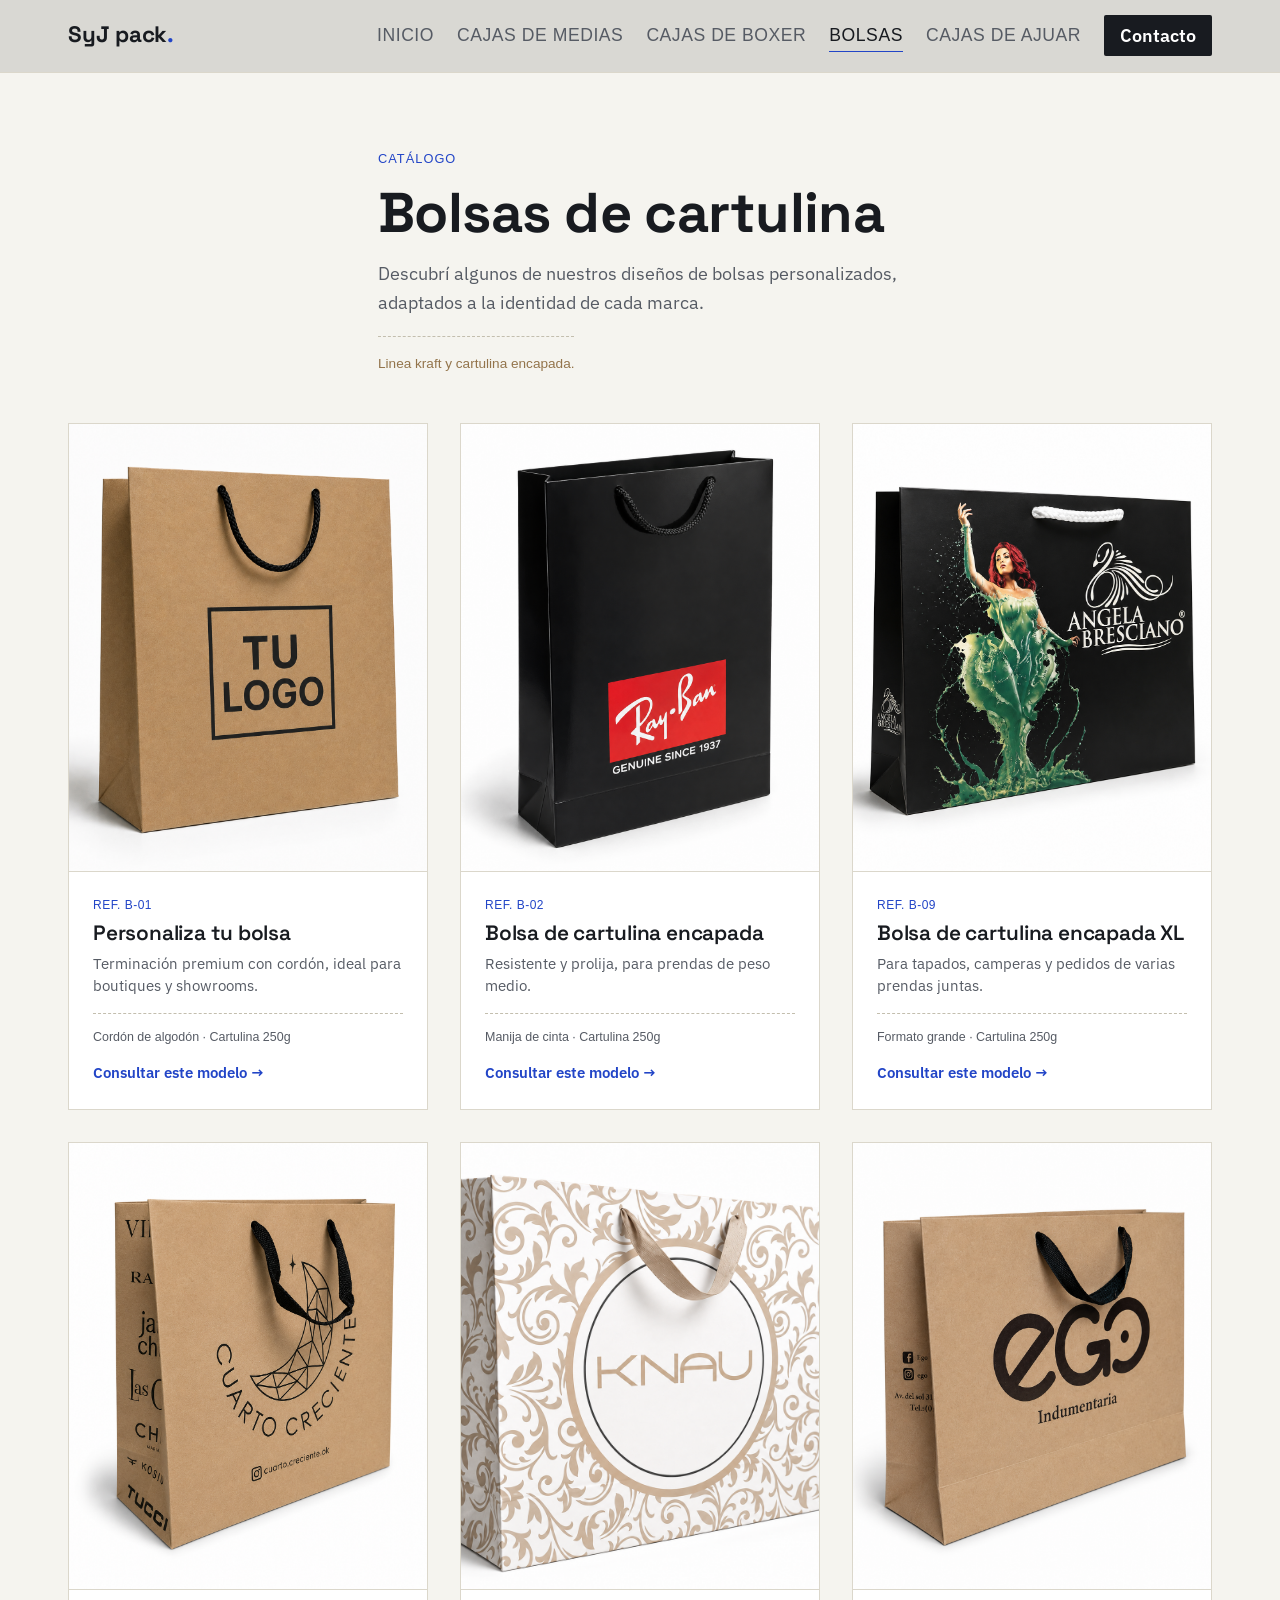
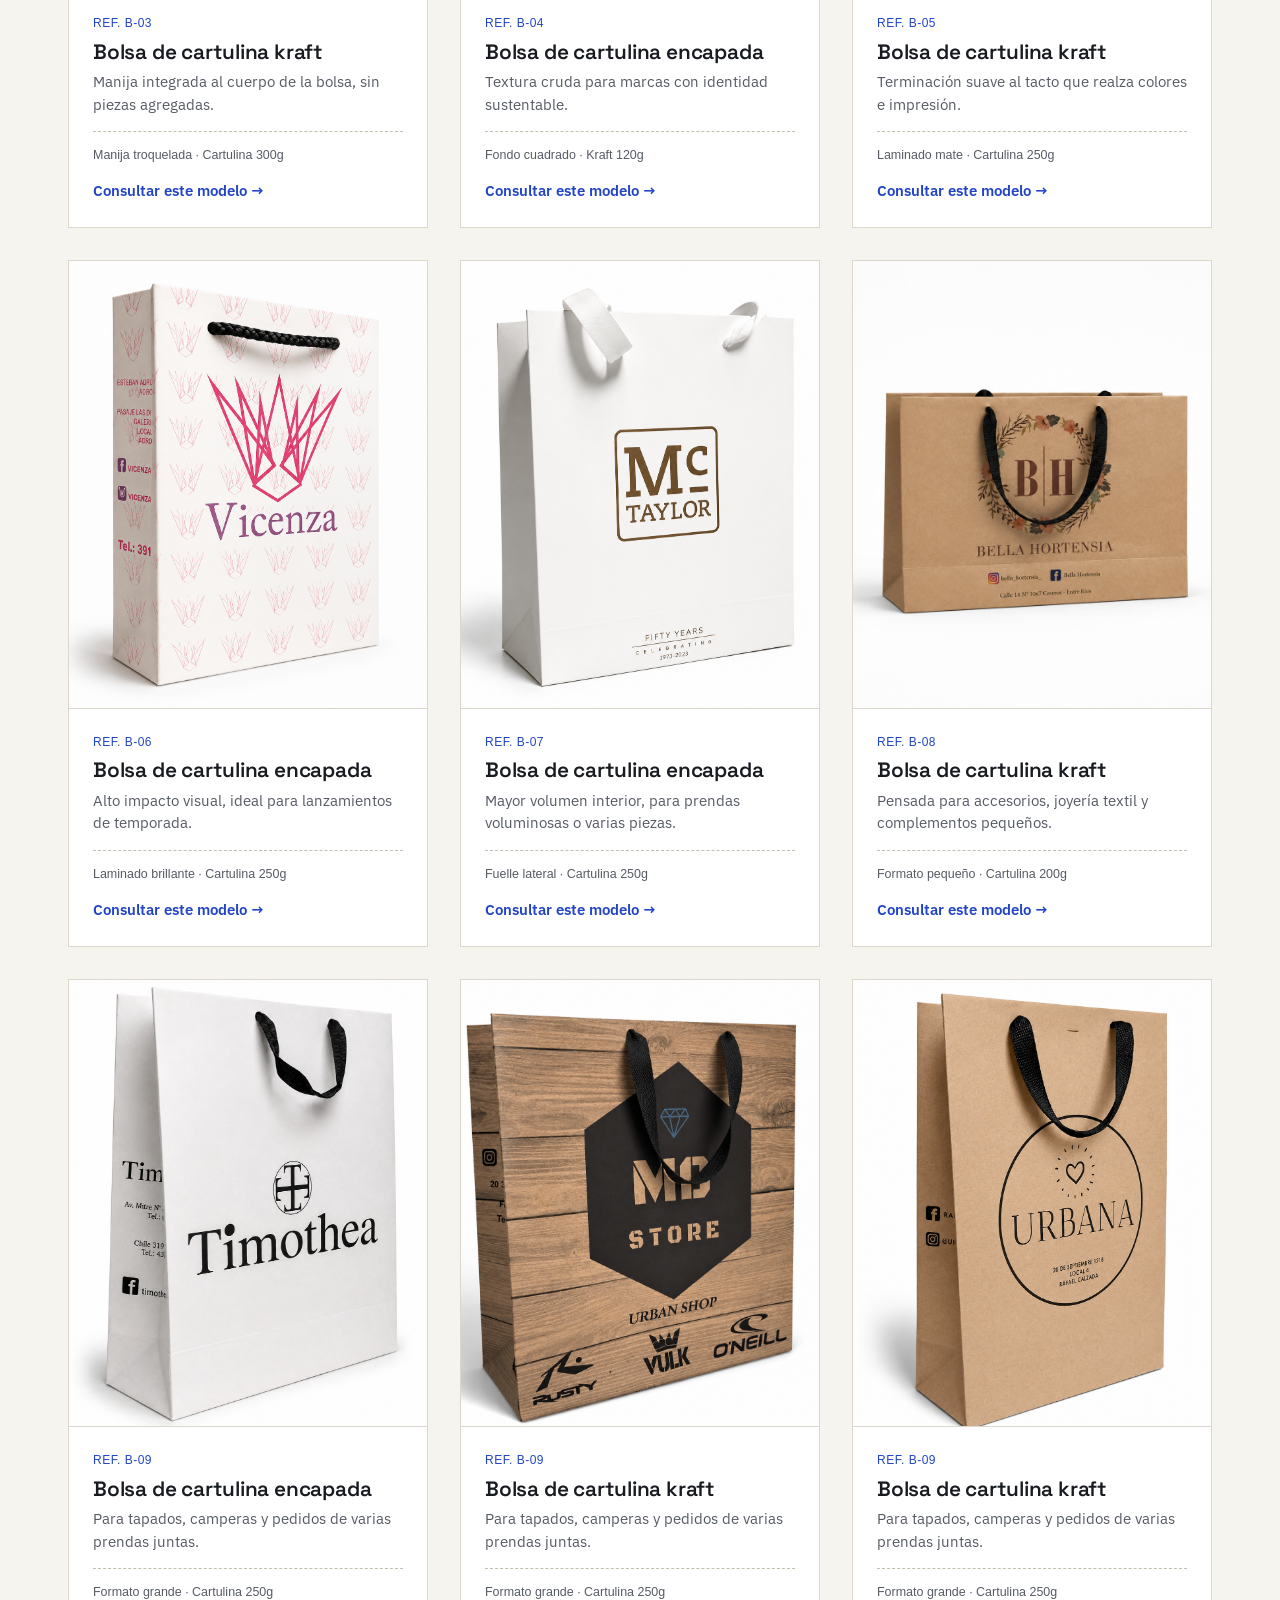
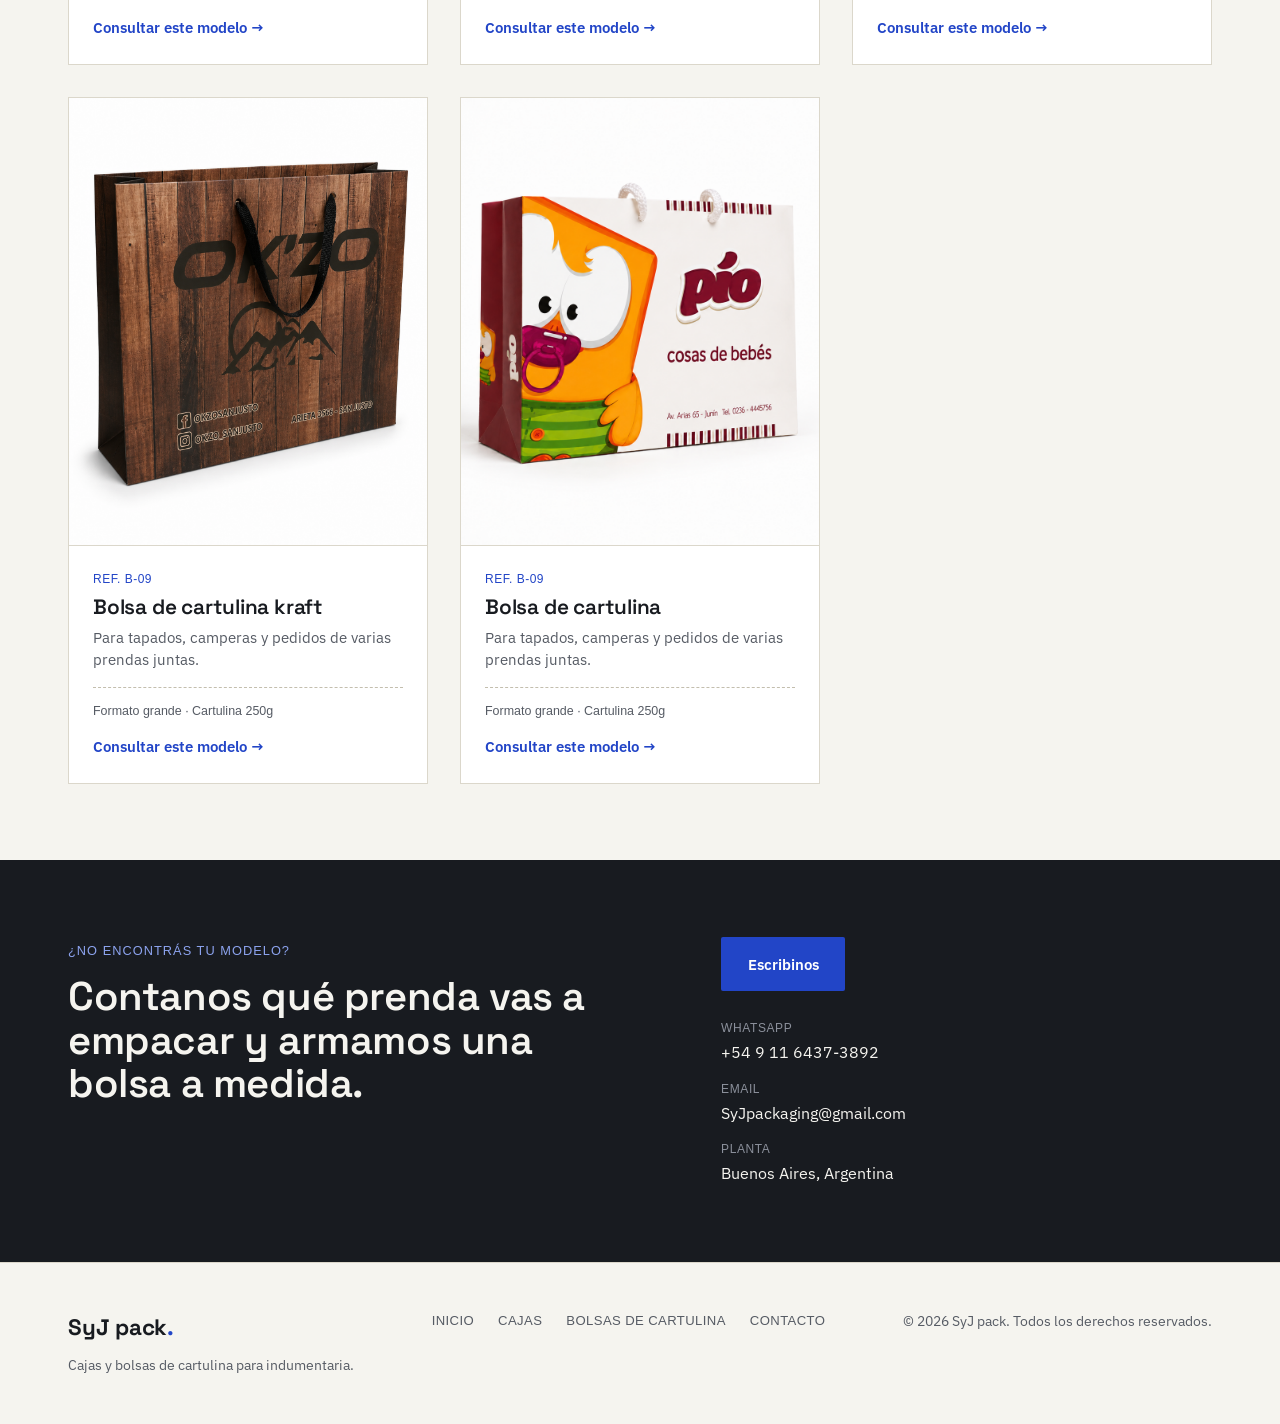
==== bolsas.html @ b62fde25 "first commit" ====
<!DOCTYPE html>
<html lang="es">
<head>
<meta charset="UTF-8">
<meta name="viewport" content="width=device-width, initial-scale=1.0">
<title>SyJ pack — Cajas y bolsas de cartulina para indumentaria y productos</title>
<meta name="description" content="Catálogo completo de bolsas de cartulina para indumentaria: manija de cordón, plana, troquelada, kraft y laminadas.">
<link rel="preconnect" href="https://fonts.googleapis.com">
<link rel="preconnect" href="https://fonts.gstatic.com" crossorigin>
<link href="https://fonts.googleapis.com/css2?family=Space+Grotesk:wght@500;600;700&family=IBM+Plex+Sans:wght@400;500;600&family=IBM+Plex+Mono:wght@400;500&display=swap" rel="stylesheet">
<link rel="stylesheet" href="styles.css">
</head>
<body>
<a class="skip-link" href="#main">Saltar al contenido</a>

<header class="site-header">
  <div class="container header-inner">
    <a href="index.html" class="brand">SyJ pack<span class="brand-dot">.</span></a>
    <nav class="nav" aria-label="Principal">
      <button class="nav-toggle" aria-expanded="false" aria-controls="nav-menu" aria-label="Abrir menú">
        <span></span><span></span><span></span>
      </button>
      <ul class="nav-menu" id="nav-menu">
        <li><a href="index.html">Inicio</a></li>
        <li><a href="cajas.html">Cajas de Medias</a></li>
        <li><a href="cajasboxer.html">Cajas de Boxer</a></li>
        <li><a href="bolsas.html" class="is-active">Bolsas</a></li>
        <li><a href="cajasdeajuar.html">Cajas de Ajuar</a></li>
        <!-- <li><a href="etiquetasytargetas.html">Etiquetas</a></li> !-->
        <!-- <li><a href="packaging.html">Packaging</a></li> !-->
        <li><a href="#contacto" class="nav-cta">Contacto</a></li>
      </ul>
    </nav>
  </div>
</header>

<main id="main">

  <section class="page-hero">
    <div class="container page-hero-inner">
      <span class="eyebrow">Catálogo</span>
      <h1>Bolsas de cartulina</h1>
      <p class="lead">Descubrí algunos de nuestros diseños de bolsas personalizados, adaptados a la identidad de cada marca.</p>
      <span class="page-meta">Linea kraft y cartulina encapada.</span>
    </div>
  </section>

  <section class="section" style="padding-top:0;">
    <div class="container">
      <ul class="product-grid">

        <li class="product-card">
          <div class="card-media"><img src="bolsas/bolsakraftTULOGO.png" alt="Bolsa con Manija de Cordón"></div>
          <div class="card-body">
            <span class="card-ref">REF. B-01</span>
            <h3>Personaliza tu bolsa</h3>
            <p>Terminación premium con cordón, ideal para boutiques y showrooms.</p>
            <span class="card-spec">Cordón de algodón · Cartulina 250g</span>
            <a class="card-link" href="mailto:hola@pliego.com.ar?subject=Consulta%20-%20Modelo%20B-01">Consultar este modelo →</a>
          </div>
        </li>

        <li class="product-card">
          <div class="card-media"><img src="bolsas/bolsacartulinaRAYBAN.png" alt="Bolsa con Manija Plana"></div>
          <div class="card-body">
            <span class="card-ref">REF. B-02</span>
            <h3>Bolsa de cartulina encapada</h3>
            <p>Resistente y prolija, para prendas de peso medio.</p>
            <span class="card-spec">Manija de cinta · Cartulina 250g</span>
            <a class="card-link" href="mailto:hola@pliego.com.ar?subject=Consulta%20-%20Modelo%20B-02">Consultar este modelo →</a>
          </div>
        </li>

        <li class="product-card">
          <div class="card-media"><img src="bolsas/bolsacartulinaANGELABRESICANO.png" alt="Bolsa XL"></div>
          <div class="card-body">
            <span class="card-ref">REF. B-09</span>
            <h3>Bolsa de cartulina encapada XL</h3>
            <p>Para tapados, camperas y pedidos de varias prendas juntas.</p>
            <span class="card-spec">Formato grande · Cartulina 250g</span>
            <a class="card-link" href="mailto:hola@pliego.com.ar?subject=Consulta%20-%20Modelo%20B-09">Consultar este modelo →</a>
          </div>
        </li>

        <li class="product-card">
          <div class="card-media"><img src="bolsas/bolsakraftCUARTOCRECIENTE.png" alt="Bolsa Troquelada"></div>
          <div class="card-body">
            <span class="card-ref">REF. B-03</span>
            <h3>Bolsa de cartulina kraft</h3>
            <p>Manija integrada al cuerpo de la bolsa, sin piezas agregadas.</p>
            <span class="card-spec">Manija troquelada · Cartulina 300g</span>
            <a class="card-link" href="mailto:hola@pliego.com.ar?subject=Consulta%20-%20Modelo%20B-03">Consultar este modelo →</a>
          </div>
        </li>

        <li class="product-card">
          <div class="card-media"><img src="bolsas/bolsacartulinaKNAU.png" alt="Bolsa Kraft Natural"></div>
          <div class="card-body">
            <span class="card-ref">REF. B-04</span>
            <h3>Bolsa de cartulina encapada</h3>
            <p>Textura cruda para marcas con identidad sustentable.</p>
            <span class="card-spec">Fondo cuadrado · Kraft 120g</span>
            <a class="card-link" href="mailto:hola@pliego.com.ar?subject=Consulta%20-%20Modelo%20B-04">Consultar este modelo →</a>
          </div>
        </li>

        <li class="product-card">
          <div class="card-media"><img src="bolsas/bolsakraftEGO.png" alt="Bolsa Laminada Mate"></div>
          <div class="card-body">
            <span class="card-ref">REF. B-05</span>
            <h3>Bolsa de cartulina kraft</h3>
            <p>Terminación suave al tacto que realza colores e impresión.</p>
            <span class="card-spec">Laminado mate · Cartulina 250g</span>
            <a class="card-link" href="mailto:hola@pliego.com.ar?subject=Consulta%20-%20Modelo%20B-05">Consultar este modelo →</a>
          </div>
        </li>

        <li class="product-card">
          <div class="card-media"><img src="bolsas/bolsacartulinaVICENZA.png" alt="Bolsa Laminada Brillante"></div>
          <div class="card-body">
            <span class="card-ref">REF. B-06</span>
            <h3>Bolsa de cartulina encapada</h3>
            <p>Alto impacto visual, ideal para lanzamientos de temporada.</p>
            <span class="card-spec">Laminado brillante · Cartulina 250g</span>
            <a class="card-link" href="mailto:hola@pliego.com.ar?subject=Consulta%20-%20Modelo%20B-06">Consultar este modelo →</a>
          </div>
        </li>

        <li class="product-card">
          <div class="card-media"><img src="bolsas/bolsacartulinaMCtaylor.png" alt="Bolsa con Fuelle Lateral"></div>
          <div class="card-body">
            <span class="card-ref">REF. B-07</span>
            <h3>Bolsa de cartulina encapada</h3>
            <p>Mayor volumen interior, para prendas voluminosas o varias piezas.</p>
            <span class="card-spec">Fuelle lateral · Cartulina 250g</span>
            <a class="card-link" href="mailto:hola@pliego.com.ar?subject=Consulta%20-%20Modelo%20B-07">Consultar este modelo →</a>
          </div>
        </li>

        <li class="product-card">
          <div class="card-media"><img src="bolsas/bolsakraftBH.png" alt="Bolsa Mini"></div>
          <div class="card-body">
            <span class="card-ref">REF. B-08</span>
            <h3>Bolsa de cartulina kraft</h3>
            <p>Pensada para accesorios, joyería textil y complementos pequeños.</p>
            <span class="card-spec">Formato pequeño · Cartulina 200g</span>
            <a class="card-link" href="mailto:hola@pliego.com.ar?subject=Consulta%20-%20Modelo%20B-08">Consultar este modelo →</a>
          </div>
        </li>

        <li class="product-card">
          <div class="card-media"><img src="bolsas/bolsaencapadatimotea.png" alt="Bolsa XL"></div>
          <div class="card-body">
            <span class="card-ref">REF. B-09</span>
            <h3>Bolsa de cartulina encapada</h3>
            <p>Para tapados, camperas y pedidos de varias prendas juntas.</p>
            <span class="card-spec">Formato grande · Cartulina 250g</span>
            <a class="card-link" href="mailto:hola@pliego.com.ar?subject=Consulta%20-%20Modelo%20B-09">Consultar este modelo →</a>
          </div>
        </li>

        <li class="product-card">
          <div class="card-media"><img src="bolsas/bolsakraftMC.png" alt="Bolsa XL"></div>
          <div class="card-body">
            <span class="card-ref">REF. B-09</span>
            <h3>Bolsa de cartulina kraft</h3>
            <p>Para tapados, camperas y pedidos de varias prendas juntas.</p>
            <span class="card-spec">Formato grande · Cartulina 250g</span>
            <a class="card-link" href="mailto:hola@pliego.com.ar?subject=Consulta%20-%20Modelo%20B-09">Consultar este modelo →</a>
          </div>
        </li>

        <li class="product-card">
          <div class="card-media"><img src="bolsas/bolsakraftURBANA.png" alt="Bolsa XL"></div>
          <div class="card-body">
            <span class="card-ref">REF. B-09</span>
            <h3>Bolsa de cartulina kraft</h3>
            <p>Para tapados, camperas y pedidos de varias prendas juntas.</p>
            <span class="card-spec">Formato grande · Cartulina 250g</span>
            <a class="card-link" href="mailto:hola@pliego.com.ar?subject=Consulta%20-%20Modelo%20B-09">Consultar este modelo →</a>
          </div>
        </li>

        <li class="product-card">
          <div class="card-media"><img src="bolsas/bolsakraftOKZO.png" alt="Bolsa XL"></div>
          <div class="card-body">
            <span class="card-ref">REF. B-09</span>
            <h3>Bolsa de cartulina kraft</h3>
            <p>Para tapados, camperas y pedidos de varias prendas juntas.</p>
            <span class="card-spec">Formato grande · Cartulina 250g</span>
            <a class="card-link" href="mailto:hola@pliego.com.ar?subject=Consulta%20-%20Modelo%20B-09">Consultar este modelo →</a>
          </div>
        </li>

        <li class="product-card">
          <div class="card-media"><img src="bolsas/bolsacartulinaPIO.png" alt="Bolsa XL"></div>
          <div class="card-body">
            <span class="card-ref">REF. B-09</span>
            <h3>Bolsa de cartulina</h3>
            <p>Para tapados, camperas y pedidos de varias prendas juntas.</p>
            <span class="card-spec">Formato grande · Cartulina 250g</span>
            <a class="card-link" href="mailto:hola@pliego.com.ar?subject=Consulta%20-%20Modelo%20B-09">Consultar este modelo →</a>
          </div>
        </li>

      
      </ul>
    </div>
  </section>

  <section class="section cta-strip" id="contacto">
    <div class="container cta-inner">
      <div>
        <span class="eyebrow">¿No encontrás tu modelo?</span>
        <h2>Contanos qué prenda vas a empacar y armamos una bolsa a medida.</h2>
      </div>
      <div class="cta-contact">
        <a href="mailto:hola@pliego.com.ar" class="btn btn-primary">Escribinos</a>
        <dl class="contact-list">
          <div><dt>WhatsApp</dt><dd>+54 9 11 6437-3892</dd></div>
          <div><dt>Email</dt><dd>SyJpackaging@gmail.com</dd></div>
          <div><dt>Planta</dt><dd>Buenos Aires, Argentina</dd></div>
        </dl>
      </div>
    </div>
  </section>

</main>

<footer class="site-footer">
  <div class="container footer-inner">
    <div class="footer-brand">
      <span class="brand">SyJ pack<span class="brand-dot">.</span></span>
      <p>Cajas y bolsas de cartulina para indumentaria.</p>
    </div>
    <nav class="footer-nav" aria-label="Pie de página">
      <a href="index.html">Inicio</a>
      <a href="cajas.html">Cajas</a>
      <a href="bolsas-cartulina.html">Bolsas de cartulina</a>
      <a href="#contacto">Contacto</a>
    </nav>
    <div class="footer-meta">
      <p>© <span id="year">2026</span> SyJ pack. Todos los derechos reservados.</p>
    </div>
  </div>
</footer>

<script src="script.js"></script>
</body>
</html>
---- styles.css ----
/* ==========================================================================
   PLIEGO — Cajas y bolsas de cartulina para indumentaria
   Sistema de diseño: paleta "blueprint" sobre papel, tipografía técnica.
   ========================================================================== */

/* ---------- Reset ---------- */
*, *::before, *::after { box-sizing: border-box; }
* { margin: 0; padding: 0; }
html { scroll-behavior: smooth; }
img { max-width: 100%; display: block; }
ul, ol { list-style: none; }
a { color: inherit; text-decoration: none; }
button { font: inherit; color: inherit; background: none; border: none; cursor: pointer; }
input, textarea, select { font: inherit; }
svg { display: block; }

@media (prefers-reduced-motion: reduce) {
  html { scroll-behavior: auto; }
  *, *::before, *::after {
    animation-duration: 0.01ms !important;
    animation-iteration-count: 1 !important;
    transition-duration: 0.01ms !important;
    scroll-behavior: auto !important;
  }
}

/* ---------- Tokens ---------- */
:root {
  --color-paper: #F5F4EF;
  --color-paper-alt: #FFFFFF;
  --color-ink: #181B20;
  --color-ink-soft: #565B64;
  --color-blueprint: #2245C7;
  --color-blueprint-dark: #16308F;
  --color-blueprint-light: #8CA3EE;
  --color-kraft: #93744B;
  --color-line: #DBD7CB;
  --color-line-strong: #C3BEAE;

  --font-display: "Space Grotesk", sans-serif;
  --font-body: "IBM Plex Sans", sans-serif;
  --font-mono: "Manrope", sans-serif;

  --fs-hero: clamp(2.5rem, 4.2vw + 1rem, 4.25rem);
  --fs-h2: clamp(1.85rem, 2vw + 1rem, 2.5rem);
  --fs-h3: clamp(1.1rem, 0.5vw + 1rem, 1.3rem);
  --fs-lead: clamp(1.05rem, 0.4vw + 1rem, 1.15rem);

  --container-max: 1240px;
  --container-pad: clamp(1.25rem, 4vw, 3rem);
  --radius: 2px;
}

body {
  font-family: var(--font-body);
  background: var(--color-paper);
  color: var(--color-ink);
  line-height: 1.55;
  -webkit-font-smoothing: antialiased;
}

h1, h2, h3 {
  font-family: var(--font-display);
  color: var(--color-ink);
  line-height: 1.08;
  letter-spacing: -0.01em;
  font-weight: 600;
}

h1 { font-size: var(--fs-hero); font-weight: 700; }
h2 { font-size: var(--fs-h2); }
h3 { font-size: var(--fs-h3); }

p { color: var(--color-ink-soft); }

.container {
  max-width: var(--container-max);
  margin-inline: auto;
  padding-inline: var(--container-pad);
}

.section { padding-block: clamp(3.5rem, 6vw, 6.5rem); }

.eyebrow {
  display: inline-block;
  font-family: var(--font-mono);
  font-size: 0.8rem;
  letter-spacing: 0.08em;
  text-transform: uppercase;
  color: var(--color-blueprint);
  margin-bottom: 0.9rem;
}

.lead {
  font-size: var(--fs-lead);
  color: var(--color-ink-soft);
  max-width: 46ch;
}

/* ---------- Skip link ---------- */
.skip-link {
  position: absolute;
  left: -9999px;
  top: 0;
  background: var(--color-blueprint);
  color: #fff;
  padding: 0.75rem 1.25rem;
  z-index: 1000;
  font-family: var(--font-mono);
  font-size: 0.85rem;
}
.skip-link:focus { left: 1rem; top: 1rem; }

/* ---------- Focus ---------- */
a:focus-visible,
button:focus-visible {
  outline: 2px solid var(--color-blueprint);
  outline-offset: 3px;
}

/* ---------- Buttons ---------- */
.btn {
  display: inline-flex;
  align-items: center;
  gap: 0.5rem;
  padding: 0.9rem 1.6rem;
  font-family: var(--font-body);
  font-weight: 600;
  font-size: 0.95rem;
  border: 1.5px solid transparent;
  border-radius: var(--radius);
  transition: background-color 0.2s ease, color 0.2s ease, border-color 0.2s ease;
}
.btn-primary { background: var(--color-blueprint); color: #fff; }
.btn-primary:hover { background: var(--color-blueprint-dark); }
.btn-ghost { border-color: var(--color-ink); color: var(--color-ink); }
.btn-ghost:hover { background: var(--color-ink); color: var(--color-paper); }

/* ---------- Header / nav ---------- */
.site-header {
  position: sticky;
  top: 0;
  z-index: 50;
  background: #D9D8D3;;
  border-bottom: 1px solid var(--color-line);
  transition: box-shadow 0.2s ease;
}
.site-header.is-scrolled { box-shadow: 0 2px 14px rgba(24, 27, 32, 0.06); }

.header-inner {
  display: flex;
  align-items: center;
  justify-content: space-between;
  padding-block: 1.15rem;
  position: relative;
}

.brand {
  font-family: var(--font-display);
  font-weight: 700;
  font-size: 1.4rem;
  letter-spacing: -0.01em;
}
.brand-dot { color: var(--color-blueprint); }

.nav { display: flex; align-items: center; }

.nav-menu {
  display: flex;
  align-items: center;
  flex-wrap: nowrap;
  gap: clamp(1rem, 1.8vw, 2rem);
  
}
.nav-menu a {
  font-family: var(--font-mono);
  font-size: 1.1rem;
  letter-spacing: 0.03em;
  text-transform: uppercase;
  color: var(--color-ink-soft);
  padding-bottom: 0.35rem;
  border-bottom: 1.5px solid transparent;
  white-space: nowrap;
  transition: color 0.2s ease, border-color 0.2s ease;
}
.nav-menu a:hover,
.nav-menu a.is-active {
  color: var(--color-ink);
  border-color: var(--color-blueprint);
}
.nav-menu a.nav-cta {
  color: #fff;
  background: var(--color-ink);
  padding: 0.55rem 1rem;
  border: none;
  text-transform: none;
  font-family: var(--font-body);
  font-weight: 600;
  letter-spacing: 0;
  border-radius: var(--radius);
}
.nav-menu a.nav-cta:hover { background: var(--color-blueprint); }

.nav-toggle {
  display: none;
  flex-direction: column;
  gap: 5px;
  padding: 0.5rem;
}
.nav-toggle span {
  width: 22px;
  height: 2px;
  background: var(--color-ink);
  display: block;
  transition: transform 0.2s ease, opacity 0.2s ease;
}

@media (max-width: 1100px) {
  .nav-toggle { display: flex; }
  .nav-menu {
    position: absolute;
    top: 100%;
    left: 0;
    width: 100%;
    background: var(--color-paper);
    border-bottom: 1px solid var(--color-line);
    flex-direction: column;
    align-items: flex-start;
    padding: 1.5rem var(--container-pad) 2rem;
    gap: 1.25rem;
    opacity: 0;
    visibility: hidden;
    transform: translateY(-6px);
    transition: opacity 0.2s ease, transform 0.2s ease, visibility 0.2s;
  }
  body.nav-open .nav-menu {
    opacity: 1;
    visibility: visible;
    transform: translateY(0);
  }
  body.nav-open .nav-toggle span:nth-child(1) { transform: translateY(7px) rotate(45deg); }
  body.nav-open .nav-toggle span:nth-child(2) { opacity: 0; }
  body.nav-open .nav-toggle span:nth-child(3) { transform: translateY(-7px) rotate(-45deg); }
}

/* ---------- Hero ---------- */
.hero {

  padding-block: clamp(3rem, 6vw, 5.5rem) clamp(3rem, 7vw, 6rem);
}

.hero-inner {
  display: grid;
  grid-template-columns: 1.05fr 0.95fr;
  gap: clamp(2rem, 5vw, 4rem);
  align-items: center;
}

.hero-copy h1 { margin-bottom: 1.25rem; }
.hero-copy .lead { margin-bottom: 2rem; }

.hero-actions { display: flex; flex-wrap: wrap; gap: 1rem; }

.hero-visual {
  width: 100%;
  display: flex;
  flex-direction: column;
  align-items: center;
  gap: 1.1rem;
}

.hero-carousel {
  position: relative;
  width: 100%;
  max-width: 480px;
  aspect-ratio: 1 / 1;
  overflow: hidden;
  border: 2px solid var(--color-ink);
  background-color: var(--color-paper-alt);
  background-image: repeating-linear-gradient(135deg, var(--color-line) 0, var(--color-line) 1px, transparent 1px, transparent 11px);
}

.hero-carousel-track { position: relative; width: 100%; height: 100%; }

.hero-carousel-slide {
  position: absolute;
  inset: 0;
  opacity: 0;
  transition: opacity 0.9s ease;
}
.hero-carousel-slide.is-active { opacity: 1; }
.hero-carousel-slide img { width: 100%; height: 100%; object-fit: cover; }

.hero-carousel-label {
  position: absolute;
  left: 0;
  bottom: 0;
  padding: 0.6rem 0.9rem;
  background: rgba(24, 27, 32, 0.72);
  color: #fff;
  font-family: var(--font-mono);
  font-size: 0.78rem;
  letter-spacing: 0.02em;
  max-width: 100%;
}

.hero-carousel-dots { display: flex; gap: 0.5rem; }
.hero-carousel-dot {
  width: 8px;
  height: 8px;
  border-radius: 50%;
  background: var(--color-line-strong);
  transition: background-color 0.2s ease, transform 0.2s ease;
}
.hero-carousel-dot.is-active { background: var(--color-blueprint); transform: scale(1.35); }

@media (prefers-reduced-motion: reduce) {
  .hero-carousel-slide { transition: none; }
}

/* ---------- Value strip ---------- */
.value-strip {
  background: var(--color-paper-alt);
  border-block: 1px solid var(--color-line);
  padding-block: clamp(2.5rem, 4vw, 3.5rem);
}
.value-grid {
  display: grid;
  grid-template-columns: repeat(3, 1fr);
  gap: clamp(1.75rem, 3vw, 2.5rem);
}
.value-item {
  padding-top: 1.1rem;
  border-top: 2px solid var(--color-ink);
}
.value-item .value-index {
  display: block;
  font-family: var(--font-display);
  font-weight: 600;
  font-size: 1.05rem;
  color: var(--color-ink);
  margin-bottom: 0.5rem;
}
.value-item p { font-size: 0.95rem; }

/* ---------- Section head ---------- */
.section-head {
  display: flex;
  align-items: flex-end;
  justify-content: space-between;
  gap: 1.5rem;
  margin-bottom: 2.25rem;
}
.section-head h2 { max-width: 30ch; }

/* ---------- Carousel ---------- */
.carousel-controls { display: flex; gap: 0.75rem; flex-shrink: 0; }
.carousel-btn {
  width: 44px;
  height: 44px;
  border-radius: 50%;
  border: 1.5px solid var(--color-ink);
  display: flex;
  align-items: center;
  justify-content: center;
  color: var(--color-ink);
  transition: background-color 0.2s ease, color 0.2s ease, border-color 0.2s ease;
}
.carousel-btn:hover { background: var(--color-blueprint); border-color: var(--color-blueprint); color: #fff; }

.carousel-edge {
  position: relative;
  padding-inline-start: var(--container-pad);
}
.carousel-track {
  display: flex;
  gap: 1.5rem;
  overflow-x: auto;
  scroll-snap-type: x mandatory;
  padding-block: 0.25rem 1rem;
  padding-inline-end: var(--container-pad);
  scrollbar-width: none;
}
.carousel-track::-webkit-scrollbar { display: none; }

.carousel-card {
  flex: 0 0 auto;
  width: clamp(230px, 26vw, 290px);
  scroll-snap-align: start;
}

.card-media {
  position: relative;
  aspect-ratio: 4 / 5;
  background-color: var(--color-paper-alt);
  background-image: repeating-linear-gradient(135deg, var(--color-line) 0, var(--color-line) 1px, transparent 1px, transparent 11px);
  border: 1px solid var(--color-line);
  overflow: hidden;
  margin-bottom: 0.9rem;
}
.card-media img { width: 100%; height: 100%; object-fit: cover; }

.card-ref {
  display: block;
  font-family: var(--font-mono);
  font-size: 0.75rem;
  letter-spacing: 0.04em;
  color: var(--color-blueprint);
  margin-bottom: 0.3rem;
}
.carousel-card h3 { margin-bottom: 0.3rem; }
.card-tag {
  display: block;
  font-family: var(--font-mono);
  font-size: 0.78rem;
  color: var(--color-ink-soft);
}

/* ---------- Categories ---------- */
.categories .eyebrow, .categories h2 { text-align: left; }
.category-grid {
  display: grid;
  grid-template-columns: repeat(auto-fit, minmax(260px, 1fr));
  gap: 1.75rem;
  margin-top: 2.25rem;
}
.category-panel {
  display: flex;
  flex-direction: column;
  align-items: flex-start;
  padding: 2.25rem;
  background: var(--color-paper-alt);
  border: 1px solid var(--color-line);
  transition: border-color 0.2s ease, transform 0.2s ease;
}
.category-panel:hover { border-color: var(--color-blueprint); transform: translateY(-3px); }
.category-icon {
  width: 56px;
  height: 56px;
  margin-bottom: 1.5rem;
  color: var(--color-ink);
}
.category-panel h3 { font-size: clamp(1.3rem, 1.5vw + 1rem, 1.65rem); margin-bottom: 0.6rem; }
.category-panel p { margin-bottom: 1.5rem; }
.category-meta {
  font-family: var(--font-mono);
  font-size: 0.78rem;
  text-transform: uppercase;
  letter-spacing: 0.05em;
  color: var(--color-kraft);
  margin-bottom: 1.25rem;
}
.category-link {
  font-weight: 600;
  color: var(--color-blueprint);
  margin-top: auto;
}
.category-panel:hover .category-link { color: var(--color-blueprint-dark); }

/* ---------- CTA strip ---------- */
.cta-strip { background: var(--color-ink); color: var(--color-paper); }
.cta-strip .eyebrow { color: var(--color-blueprint-light); }
.cta-strip h2 { color: var(--color-paper); max-width: 22ch; }
.cta-inner {
  display: grid;
  grid-template-columns: 1.2fr 1fr;
  gap: clamp(2rem, 5vw, 4rem);
  align-items: start;
}
.cta-contact { display: flex; flex-direction: column; align-items: flex-start; gap: 1.75rem; }
.contact-list { display: grid; gap: 0.9rem; }
.contact-list dt {
  font-family: var(--font-mono);
  font-size: 0.75rem;
  text-transform: uppercase;
  letter-spacing: 0.05em;
  color: #8B909B;
  margin-bottom: 0.15rem;
}
.contact-list dd { font-size: 1rem; color: var(--color-paper); }

/* ---------- Footer ---------- */
.site-footer { padding-block: 3rem; border-top: 1px solid var(--color-line); }
.footer-inner {
  display: flex;
  flex-wrap: wrap;
  justify-content: space-between;
  gap: 2rem;
}
.footer-brand p { margin-top: 0.5rem; font-size: 0.9rem; }
.footer-nav { display: flex; flex-wrap: wrap; gap: 1.5rem; }
.footer-nav a {
  font-family: var(--font-mono);
  font-size: 0.82rem;
  text-transform: uppercase;
  letter-spacing: 0.03em;
  color: var(--color-ink-soft);
}
.footer-nav a:hover { color: var(--color-blueprint); }
.footer-meta { font-size: 0.85rem; color: var(--color-ink-soft); }

/* ---------- Page hero (catálogo interno) ---------- */
.page-hero { padding-block: clamp(3rem, 6vw, 4.5rem) clamp(2rem, 4vw, 3rem); }
.page-hero-inner { max-width: 62ch; }
.page-hero h1 { font-size: clamp(2.4rem, 4vw + 1rem, 3.5rem); margin-bottom: 1rem; }
.page-hero .lead { max-width: 55ch; margin-bottom: 1.25rem; }
.page-meta {
  display: inline-flex;
  align-items: center;
  gap: 0.5rem;
  font-family: var(--font-mono);
  font-size: 0.85rem;
  color: var(--color-kraft);
  padding-top: 1rem;
  border-top: 1px dashed var(--color-line-strong);
}

/* ---------- Product grid ---------- */
.product-grid {
  display: grid;
  grid-template-columns: repeat(auto-fill, minmax(270px, 1fr));
  gap: 2rem;
}
.product-card {
  background: var(--color-paper-alt);
  border: 1px solid var(--color-line);
  display: flex;
  flex-direction: column;
}
.product-card .card-media { margin-bottom: 0; border: none; border-bottom: 1px solid var(--color-line); }
.card-body { padding: 1.5rem; display: flex; flex-direction: column; flex: 1; }
.card-body .card-ref { margin-bottom: 0.5rem; }
.card-body h3 { margin-bottom: 0.5rem; }
.card-body p { font-size: 0.92rem; margin-bottom: 0.9rem; }
.card-spec {
  display: inline-block;
  font-family: var(--font-mono);
  font-size: 0.78rem;
  color: var(--color-ink-soft);
  padding-top: 0.9rem;
  margin-top: auto;
  border-top: 1px dashed var(--color-line-strong);
  margin-bottom: 0.9rem;
}
.card-link { font-weight: 600; font-size: 0.92rem; color: var(--color-blueprint); }
.card-link:hover { color: var(--color-blueprint-dark); }

/* ---------- Responsive ---------- */
@media (max-width: 900px) {
  .hero-inner { grid-template-columns: 1fr; }
  .hero-visual { order: -1; max-width: 420px; margin-inline: auto; }
  .value-grid { grid-template-columns: 1fr; gap: 1.5rem; }
  .cta-inner { grid-template-columns: 1fr; }
  .section-head { flex-direction: column; align-items: flex-start; gap: 1rem; }
}

@media (max-width: 560px) {
  .hero-actions { flex-direction: column; align-items: stretch; }
  .hero-actions .btn { justify-content: center; }
  .footer-inner { flex-direction: column; }
}
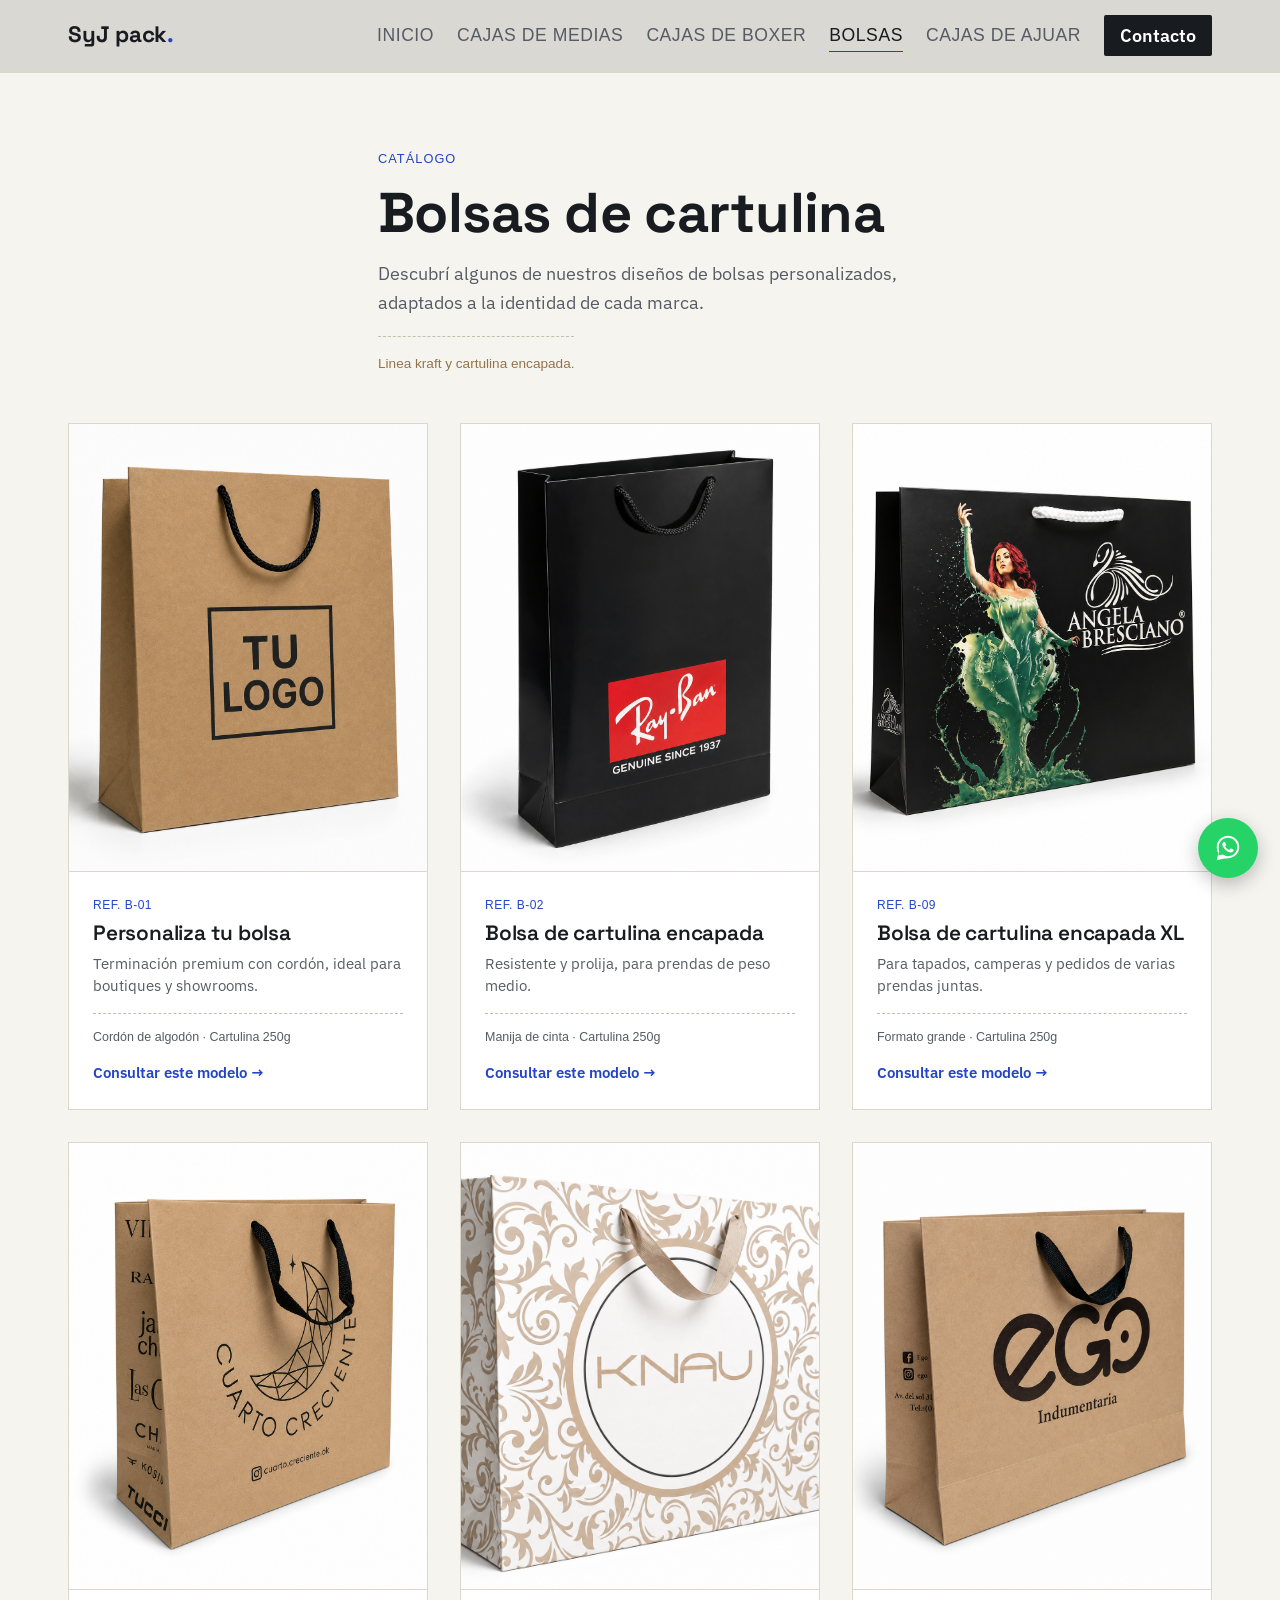
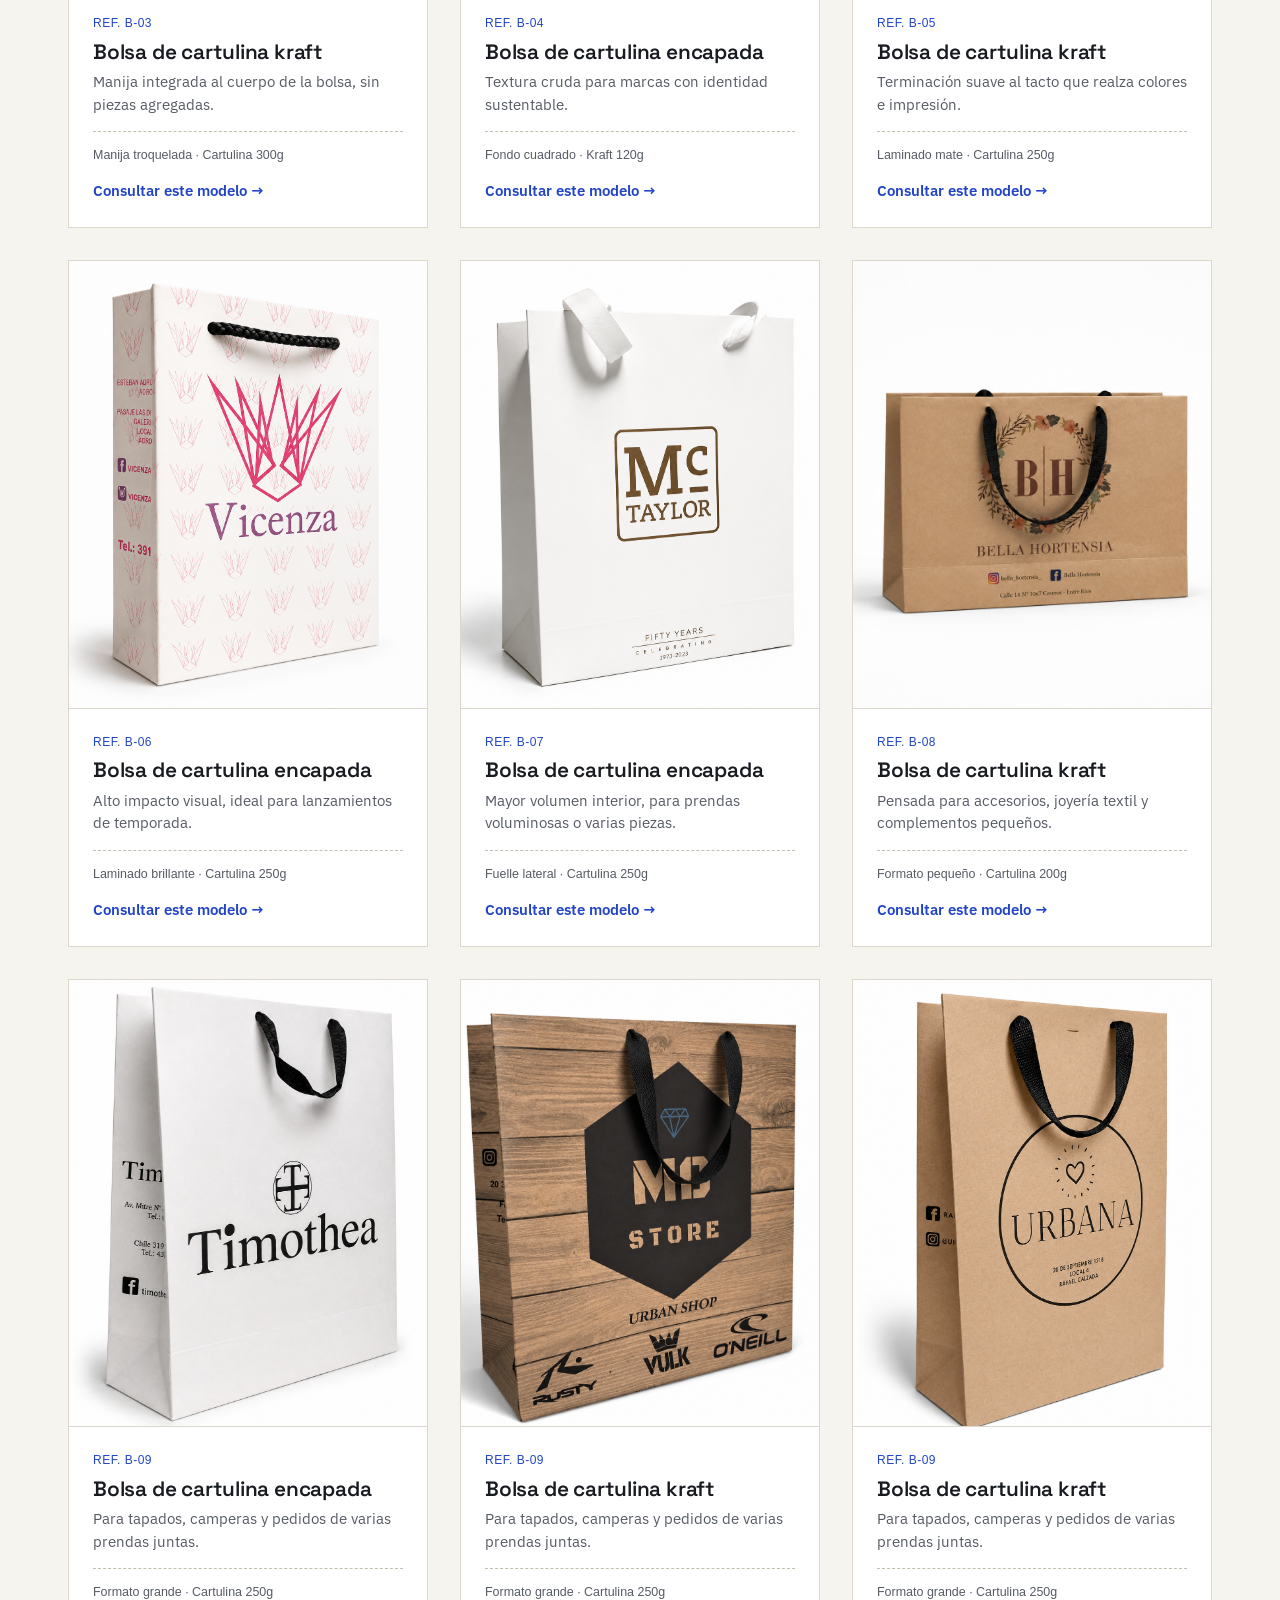
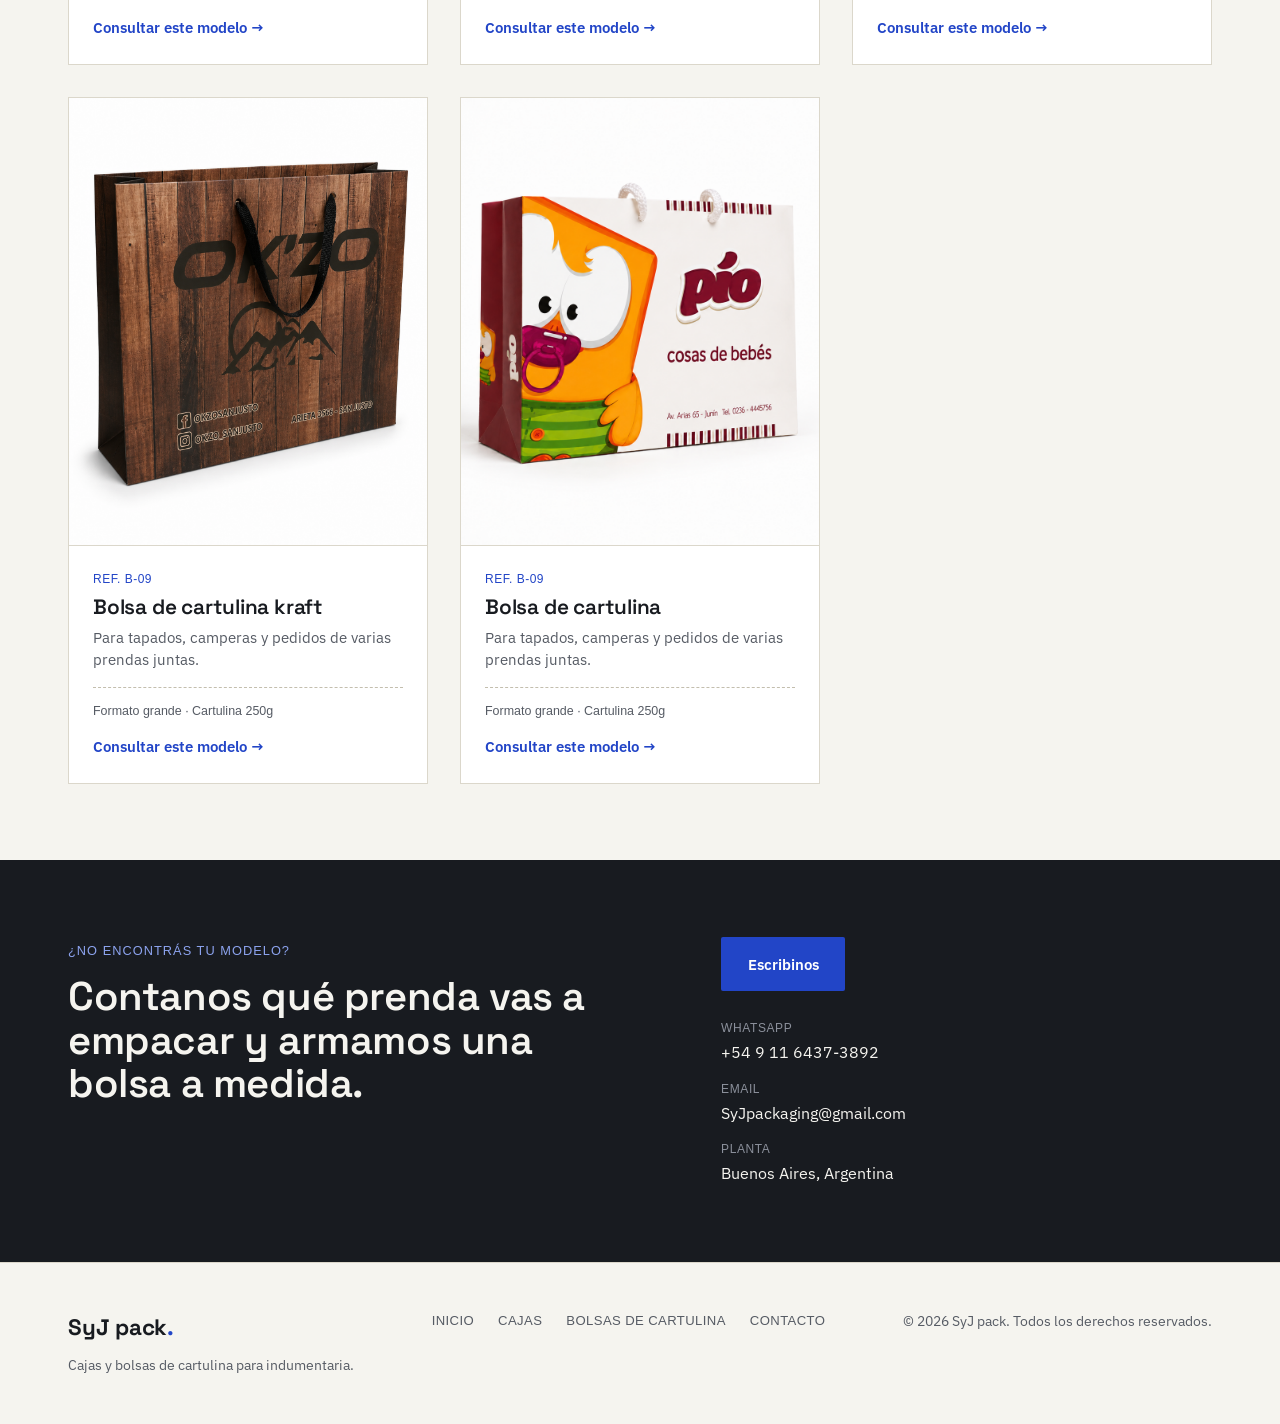
==== commit d5cf0a63: "boton wsp" ====
--- a/bolsas.html
+++ b/bolsas.html
@@ -245,6 +245,12 @@
   </div>
 </footer>
 
+<a class="whatsapp-float" href="https://wa.me/5491164373892?text=Hola%2C%20quiero%20hacer%20una%20consulta%20sobre%20sus%20productos." target="_blank" rel="noopener noreferrer" aria-label="Escribinos por WhatsApp">
+  <svg viewBox="0 0 32 32" xmlns="http://www.w3.org/2000/svg" fill="#fff" aria-hidden="true">
+    <path d="M16.004 3C9.377 3 4 8.373 4 15c0 2.34.653 4.53 1.786 6.4L4 29l7.86-1.746A11.94 11.94 0 0 0 16.004 27C22.63 27 28 21.627 28 15S22.63 3 16.004 3Zm0 21.818c-1.94 0-3.75-.57-5.27-1.55l-.378-.24-4.664 1.037 1.02-4.55-.256-.395A9.77 9.77 0 0 1 6.18 15c0-5.42 4.407-9.818 9.824-9.818 5.417 0 9.822 4.398 9.822 9.818 0 5.42-4.405 9.818-9.822 9.818Zm5.396-7.36c-.296-.148-1.75-.864-2.022-.963-.272-.099-.47-.148-.667.148-.198.297-.766.963-.94 1.16-.173.198-.346.223-.642.075-.296-.148-1.25-.46-2.38-1.467-.88-.784-1.474-1.752-1.647-2.048-.173-.297-.018-.457.13-.605.134-.133.297-.347.446-.52.148-.173.198-.297.297-.495.099-.198.05-.372-.025-.52-.074-.148-.667-1.61-.914-2.204-.24-.578-.485-.5-.667-.51l-.568-.01c-.198 0-.52.075-.792.372-.272.297-1.04 1.017-1.04 2.48 0 1.463 1.065 2.876 1.213 3.074.148.198 2.096 3.2 5.08 4.49.71.306 1.263.489 1.695.626.712.227 1.36.195 1.872.118.571-.085 1.75-.716 1.997-1.407.247-.692.247-1.285.173-1.408-.074-.123-.272-.198-.568-.347Z"/>
+  </svg>
+</a>
+
 <script src="script.js"></script>
 </body>
 </html>
--- a/styles.css
+++ b/styles.css
@@ -558,4 +558,31 @@
   .hero-actions { flex-direction: column; align-items: stretch; }
   .hero-actions .btn { justify-content: center; }
   .footer-inner { flex-direction: column; }
+}
+/* ---------- Botón flotante de WhatsApp ---------- */
+.whatsapp-float {
+  position: fixed;
+  right: 22px;
+  bottom: 22px;
+  width: 60px;
+  height: 60px;
+  border-radius: 50%;
+  background: #25D366;
+  display: flex;
+  align-items: center;
+  justify-content: center;
+  box-shadow: 0 6px 18px rgba(24, 27, 32, 0.28);
+  z-index: 999;
+  transition: transform 0.2s ease, box-shadow 0.2s ease;
+}
+.whatsapp-float:hover,
+.whatsapp-float:focus-visible {
+  transform: scale(1.08);
+  box-shadow: 0 8px 22px rgba(24, 27, 32, 0.34);
+}
+.whatsapp-float svg { width: 30px; height: 30px; display: block; }
+
+@media (max-width: 560px) {
+  .whatsapp-float { right: 16px; bottom: 16px; width: 54px; height: 54px; }
+  .whatsapp-float svg { width: 27px; height: 27px; }
 }
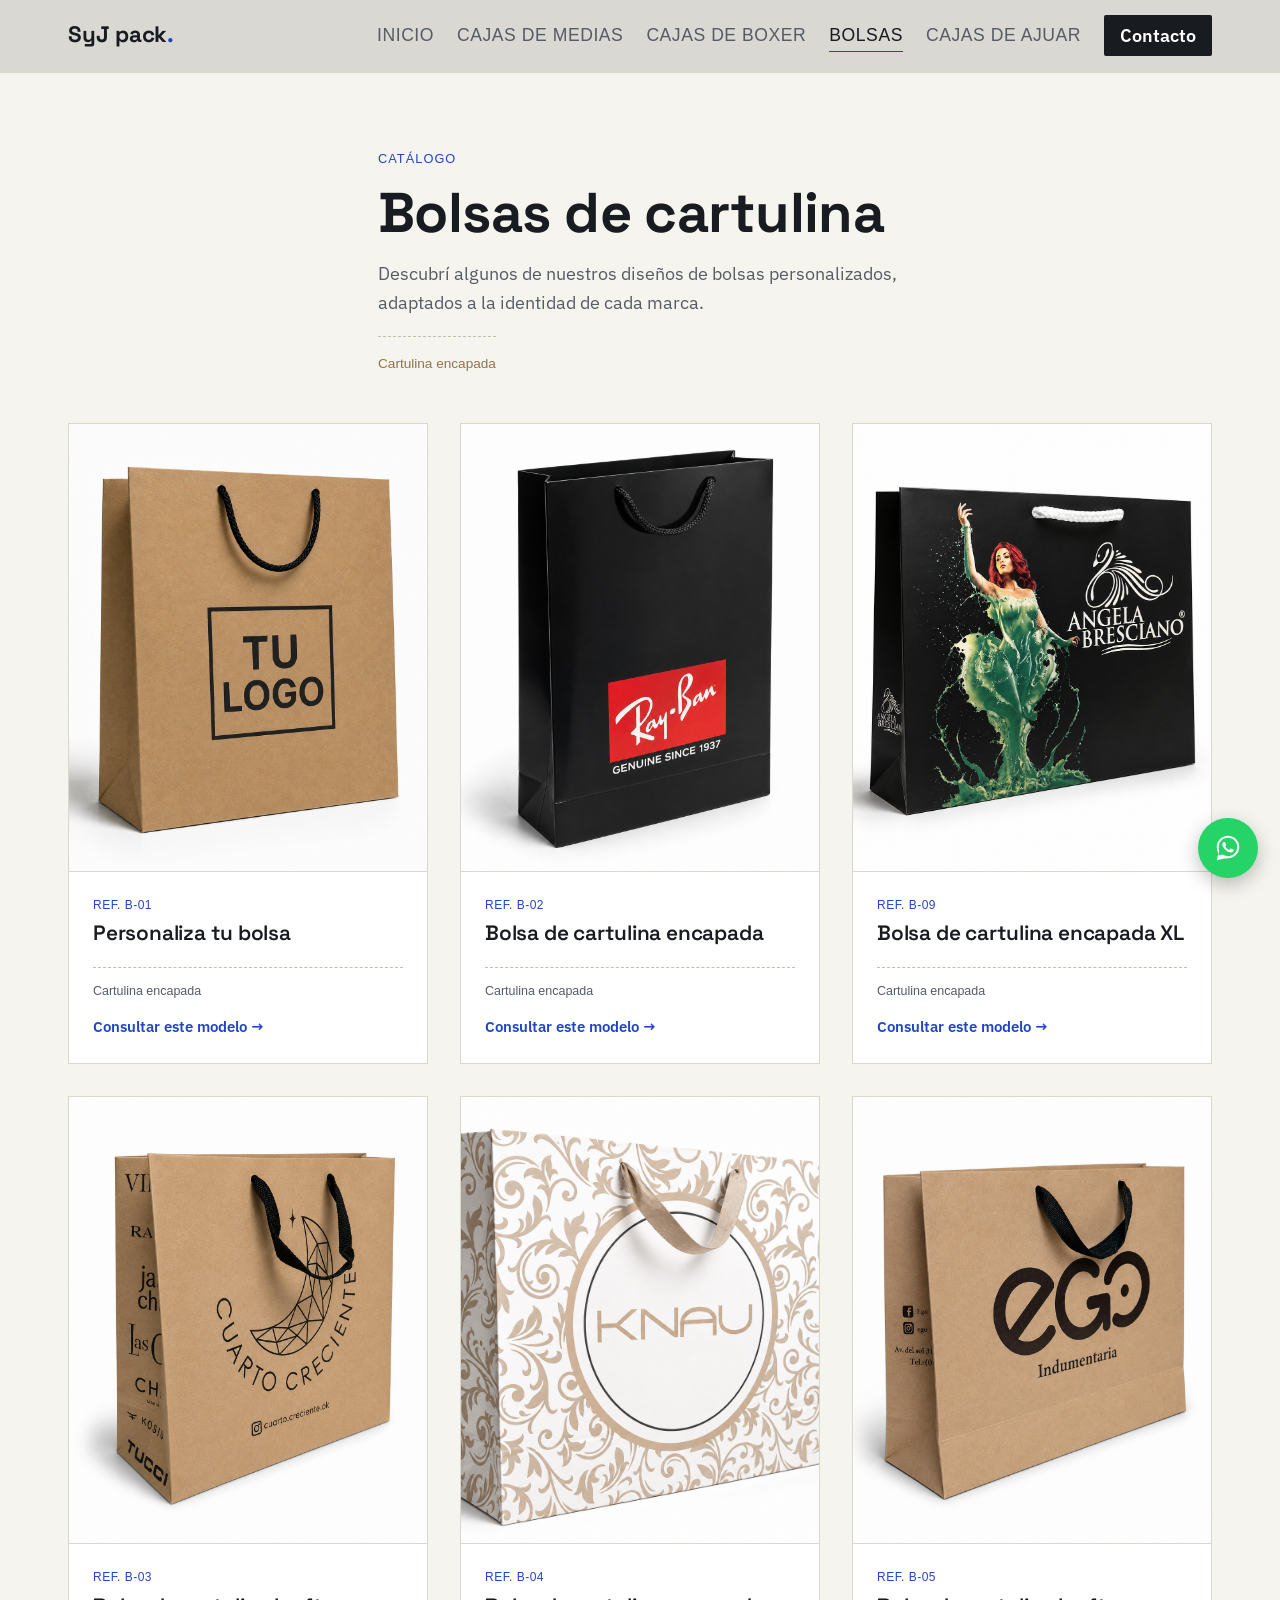
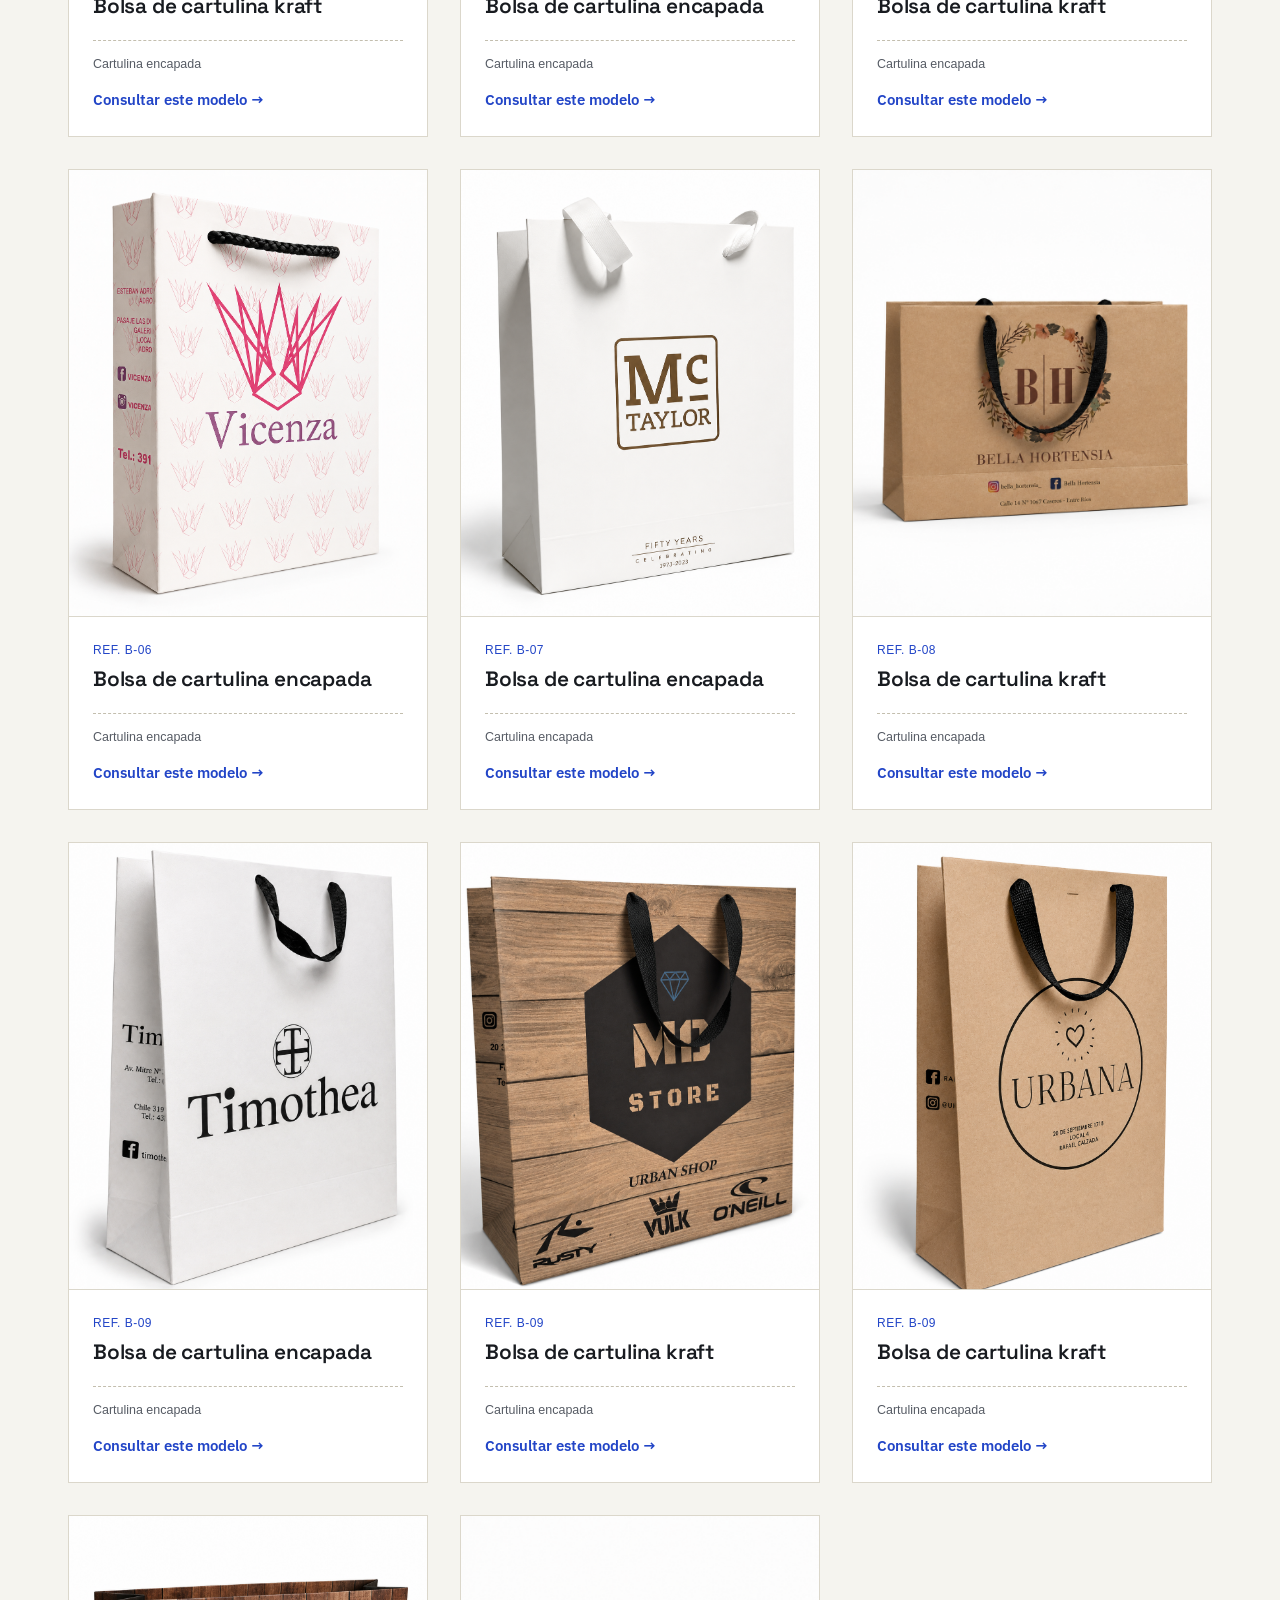
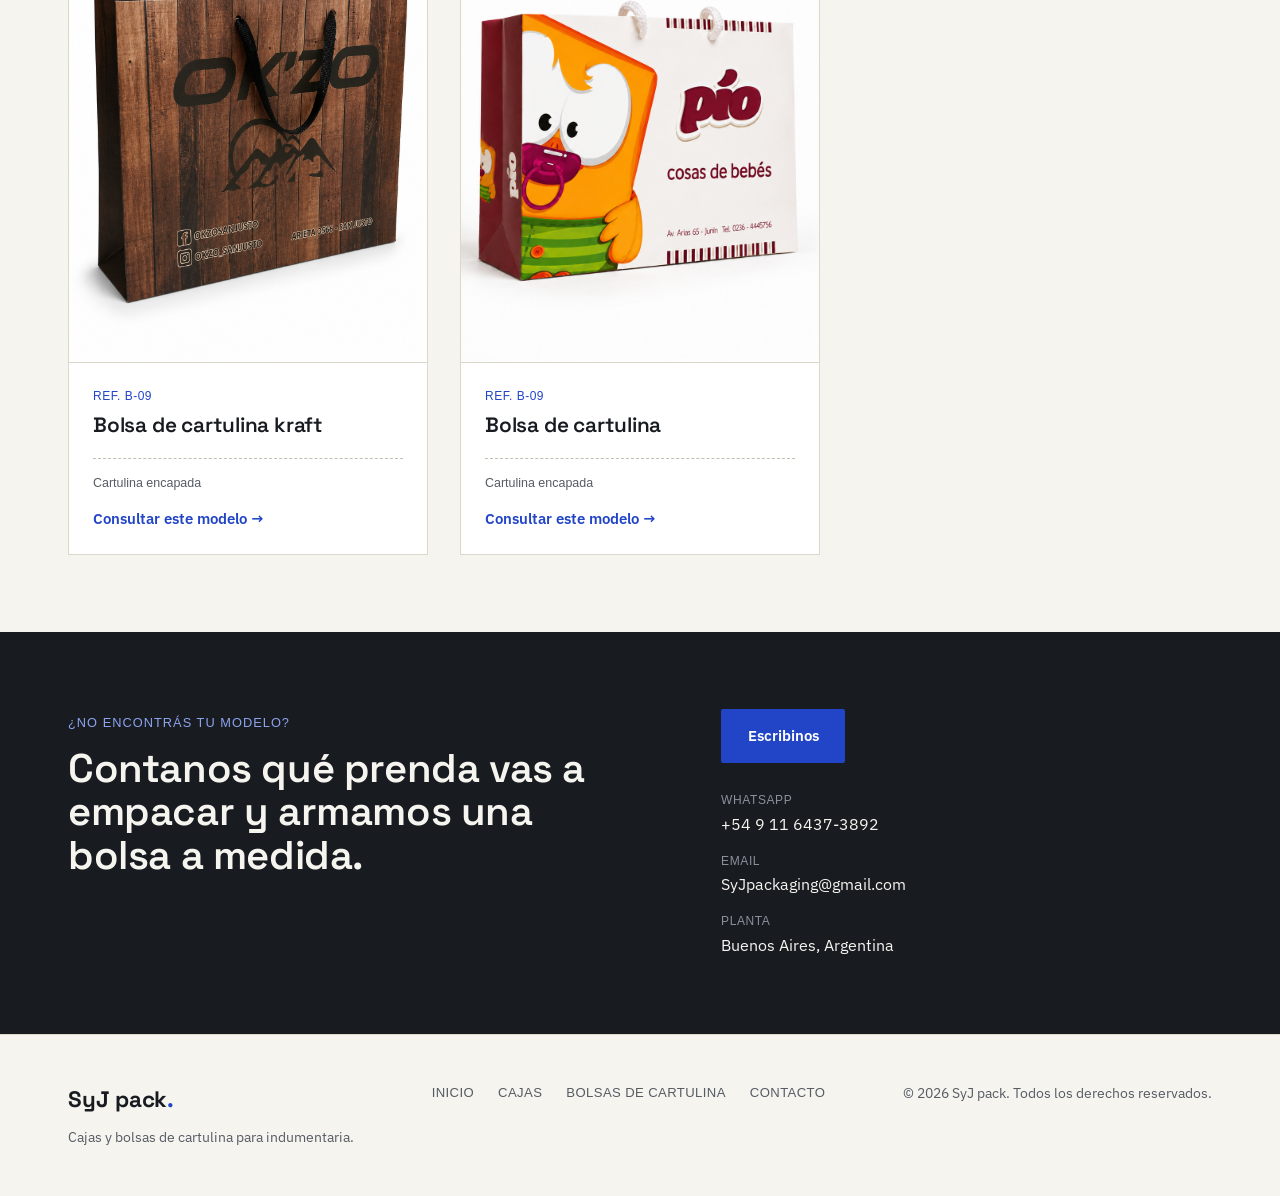
==== commit 8bba96cb: "cambios en descripciones y links" ====
--- a/bolsas.html
+++ b/bolsas.html
@@ -41,7 +41,7 @@
       <span class="eyebrow">Catálogo</span>
       <h1>Bolsas de cartulina</h1>
       <p class="lead">Descubrí algunos de nuestros diseños de bolsas personalizados, adaptados a la identidad de cada marca.</p>
-      <span class="page-meta">Linea kraft y cartulina encapada.</span>
+      <span class="page-meta">Cartulina encapada</span>
     </div>
   </section>
 
@@ -54,9 +54,9 @@
           <div class="card-body">
             <span class="card-ref">REF. B-01</span>
             <h3>Personaliza tu bolsa</h3>
-            <p>Terminación premium con cordón, ideal para boutiques y showrooms.</p>
-            <span class="card-spec">Cordón de algodón · Cartulina 250g</span>
-            <a class="card-link" href="mailto:hola@pliego.com.ar?subject=Consulta%20-%20Modelo%20B-01">Consultar este modelo →</a>
+            <p></p>
+            <span class="card-spec">Cartulina encapada</span>
+            <a class="card-link" href="https://wa.me/5491164373892?text=Hola%2C%20quiero%20hacer%20una%20consulta%20sobre%20sus%20productos.">Consultar este modelo →</a>
           </div>
         </li>
 
@@ -65,9 +65,9 @@
           <div class="card-body">
             <span class="card-ref">REF. B-02</span>
             <h3>Bolsa de cartulina encapada</h3>
-            <p>Resistente y prolija, para prendas de peso medio.</p>
-            <span class="card-spec">Manija de cinta · Cartulina 250g</span>
-            <a class="card-link" href="mailto:hola@pliego.com.ar?subject=Consulta%20-%20Modelo%20B-02">Consultar este modelo →</a>
+            <p></p>
+            <span class="card-spec">Cartulina encapada</span>
+            <a class="card-link" href="https://wa.me/5491164373892?text=Hola%2C%20quiero%20hacer%20una%20consulta%20sobre%20sus%20productos.">Consultar este modelo →</a>
           </div>
         </li>
 
@@ -76,9 +76,9 @@
           <div class="card-body">
             <span class="card-ref">REF. B-09</span>
             <h3>Bolsa de cartulina encapada XL</h3>
-            <p>Para tapados, camperas y pedidos de varias prendas juntas.</p>
-            <span class="card-spec">Formato grande · Cartulina 250g</span>
-            <a class="card-link" href="mailto:hola@pliego.com.ar?subject=Consulta%20-%20Modelo%20B-09">Consultar este modelo →</a>
+            <p></p>
+            <span class="card-spec">Cartulina encapada</span>
+            <a class="card-link" href="https://wa.me/5491164373892?text=Hola%2C%20quiero%20hacer%20una%20consulta%20sobre%20sus%20productos.">Consultar este modelo →</a>
           </div>
         </li>
 
@@ -87,9 +87,9 @@
           <div class="card-body">
             <span class="card-ref">REF. B-03</span>
             <h3>Bolsa de cartulina kraft</h3>
-            <p>Manija integrada al cuerpo de la bolsa, sin piezas agregadas.</p>
-            <span class="card-spec">Manija troquelada · Cartulina 300g</span>
-            <a class="card-link" href="mailto:hola@pliego.com.ar?subject=Consulta%20-%20Modelo%20B-03">Consultar este modelo →</a>
+            <p></p>
+            <span class="card-spec">Cartulina encapada</span>
+            <a class="card-link" href="https://wa.me/5491164373892?text=Hola%2C%20quiero%20hacer%20una%20consulta%20sobre%20sus%20productos.">Consultar este modelo →</a>
           </div>
         </li>
 
@@ -98,9 +98,9 @@
           <div class="card-body">
             <span class="card-ref">REF. B-04</span>
             <h3>Bolsa de cartulina encapada</h3>
-            <p>Textura cruda para marcas con identidad sustentable.</p>
-            <span class="card-spec">Fondo cuadrado · Kraft 120g</span>
-            <a class="card-link" href="mailto:hola@pliego.com.ar?subject=Consulta%20-%20Modelo%20B-04">Consultar este modelo →</a>
+            <p></p>
+            <span class="card-spec">Cartulina encapada</span>
+            <a class="card-link" href="https://wa.me/5491164373892?text=Hola%2C%20quiero%20hacer%20una%20consulta%20sobre%20sus%20productos.">Consultar este modelo →</a>
           </div>
         </li>
 
@@ -109,9 +109,9 @@
           <div class="card-body">
             <span class="card-ref">REF. B-05</span>
             <h3>Bolsa de cartulina kraft</h3>
-            <p>Terminación suave al tacto que realza colores e impresión.</p>
-            <span class="card-spec">Laminado mate · Cartulina 250g</span>
-            <a class="card-link" href="mailto:hola@pliego.com.ar?subject=Consulta%20-%20Modelo%20B-05">Consultar este modelo →</a>
+            <p></p>
+            <span class="card-spec">Cartulina encapada</span>
+            <a class="card-link" href="https://wa.me/5491164373892?text=Hola%2C%20quiero%20hacer%20una%20consulta%20sobre%20sus%20productos.">Consultar este modelo →</a>
           </div>
         </li>
 
@@ -120,9 +120,9 @@
           <div class="card-body">
             <span class="card-ref">REF. B-06</span>
             <h3>Bolsa de cartulina encapada</h3>
-            <p>Alto impacto visual, ideal para lanzamientos de temporada.</p>
-            <span class="card-spec">Laminado brillante · Cartulina 250g</span>
-            <a class="card-link" href="mailto:hola@pliego.com.ar?subject=Consulta%20-%20Modelo%20B-06">Consultar este modelo →</a>
+            <p></p>
+            <span class="card-spec">Cartulina encapada</span>
+            <a class="card-link" href="https://wa.me/5491164373892?text=Hola%2C%20quiero%20hacer%20una%20consulta%20sobre%20sus%20productos.">Consultar este modelo →</a>
           </div>
         </li>
 
@@ -131,9 +131,9 @@
           <div class="card-body">
             <span class="card-ref">REF. B-07</span>
             <h3>Bolsa de cartulina encapada</h3>
-            <p>Mayor volumen interior, para prendas voluminosas o varias piezas.</p>
-            <span class="card-spec">Fuelle lateral · Cartulina 250g</span>
-            <a class="card-link" href="mailto:hola@pliego.com.ar?subject=Consulta%20-%20Modelo%20B-07">Consultar este modelo →</a>
+            <p></p>
+            <span class="card-spec">Cartulina encapada</span>
+            <a class="card-link" href="https://wa.me/5491164373892?text=Hola%2C%20quiero%20hacer%20una%20consulta%20sobre%20sus%20productos.">Consultar este modelo →</a>
           </div>
         </li>
 
@@ -142,9 +142,9 @@
           <div class="card-body">
             <span class="card-ref">REF. B-08</span>
             <h3>Bolsa de cartulina kraft</h3>
-            <p>Pensada para accesorios, joyería textil y complementos pequeños.</p>
-            <span class="card-spec">Formato pequeño · Cartulina 200g</span>
-            <a class="card-link" href="mailto:hola@pliego.com.ar?subject=Consulta%20-%20Modelo%20B-08">Consultar este modelo →</a>
+            <p></p>
+            <span class="card-spec">Cartulina encapada</span>
+            <a class="card-link" href="https://wa.me/5491164373892?text=Hola%2C%20quiero%20hacer%20una%20consulta%20sobre%20sus%20productos.">Consultar este modelo →</a>
           </div>
         </li>
 
@@ -153,9 +153,9 @@
           <div class="card-body">
             <span class="card-ref">REF. B-09</span>
             <h3>Bolsa de cartulina encapada</h3>
-            <p>Para tapados, camperas y pedidos de varias prendas juntas.</p>
-            <span class="card-spec">Formato grande · Cartulina 250g</span>
-            <a class="card-link" href="mailto:hola@pliego.com.ar?subject=Consulta%20-%20Modelo%20B-09">Consultar este modelo →</a>
+            <p></p>
+            <span class="card-spec">Cartulina encapada</span>
+            <a class="card-link" href="https://wa.me/5491164373892?text=Hola%2C%20quiero%20hacer%20una%20consulta%20sobre%20sus%20productos.">Consultar este modelo →</a>
           </div>
         </li>
 
@@ -164,9 +164,9 @@
           <div class="card-body">
             <span class="card-ref">REF. B-09</span>
             <h3>Bolsa de cartulina kraft</h3>
-            <p>Para tapados, camperas y pedidos de varias prendas juntas.</p>
-            <span class="card-spec">Formato grande · Cartulina 250g</span>
-            <a class="card-link" href="mailto:hola@pliego.com.ar?subject=Consulta%20-%20Modelo%20B-09">Consultar este modelo →</a>
+            <p></p>
+            <span class="card-spec">Cartulina encapada</span>
+            <a class="card-link" href="https://wa.me/5491164373892?text=Hola%2C%20quiero%20hacer%20una%20consulta%20sobre%20sus%20productos.">Consultar este modelo →</a>
           </div>
         </li>
 
@@ -175,9 +175,9 @@
           <div class="card-body">
             <span class="card-ref">REF. B-09</span>
             <h3>Bolsa de cartulina kraft</h3>
-            <p>Para tapados, camperas y pedidos de varias prendas juntas.</p>
-            <span class="card-spec">Formato grande · Cartulina 250g</span>
-            <a class="card-link" href="mailto:hola@pliego.com.ar?subject=Consulta%20-%20Modelo%20B-09">Consultar este modelo →</a>
+            <p></p>
+            <span class="card-spec">Cartulina encapada</span>
+            <a class="card-link" href="https://wa.me/5491164373892?text=Hola%2C%20quiero%20hacer%20una%20consulta%20sobre%20sus%20productos.">Consultar este modelo →</a>
           </div>
         </li>
 
@@ -186,9 +186,9 @@
           <div class="card-body">
             <span class="card-ref">REF. B-09</span>
             <h3>Bolsa de cartulina kraft</h3>
-            <p>Para tapados, camperas y pedidos de varias prendas juntas.</p>
-            <span class="card-spec">Formato grande · Cartulina 250g</span>
-            <a class="card-link" href="mailto:hola@pliego.com.ar?subject=Consulta%20-%20Modelo%20B-09">Consultar este modelo →</a>
+            <p></p>
+            <span class="card-spec">Cartulina encapada</span>
+            <a class="card-link" href="https://wa.me/5491164373892?text=Hola%2C%20quiero%20hacer%20una%20consulta%20sobre%20sus%20productos.">Consultar este modelo →</a>
           </div>
         </li>
 
@@ -197,9 +197,9 @@
           <div class="card-body">
             <span class="card-ref">REF. B-09</span>
             <h3>Bolsa de cartulina</h3>
-            <p>Para tapados, camperas y pedidos de varias prendas juntas.</p>
-            <span class="card-spec">Formato grande · Cartulina 250g</span>
-            <a class="card-link" href="mailto:hola@pliego.com.ar?subject=Consulta%20-%20Modelo%20B-09">Consultar este modelo →</a>
+            <p></p>
+            <span class="card-spec">Cartulina encapada</span>
+            <a class="card-link" href="https://wa.me/5491164373892?text=Hola%2C%20quiero%20hacer%20una%20consulta%20sobre%20sus%20productos.">Consultar este modelo →</a>
           </div>
         </li>
 
